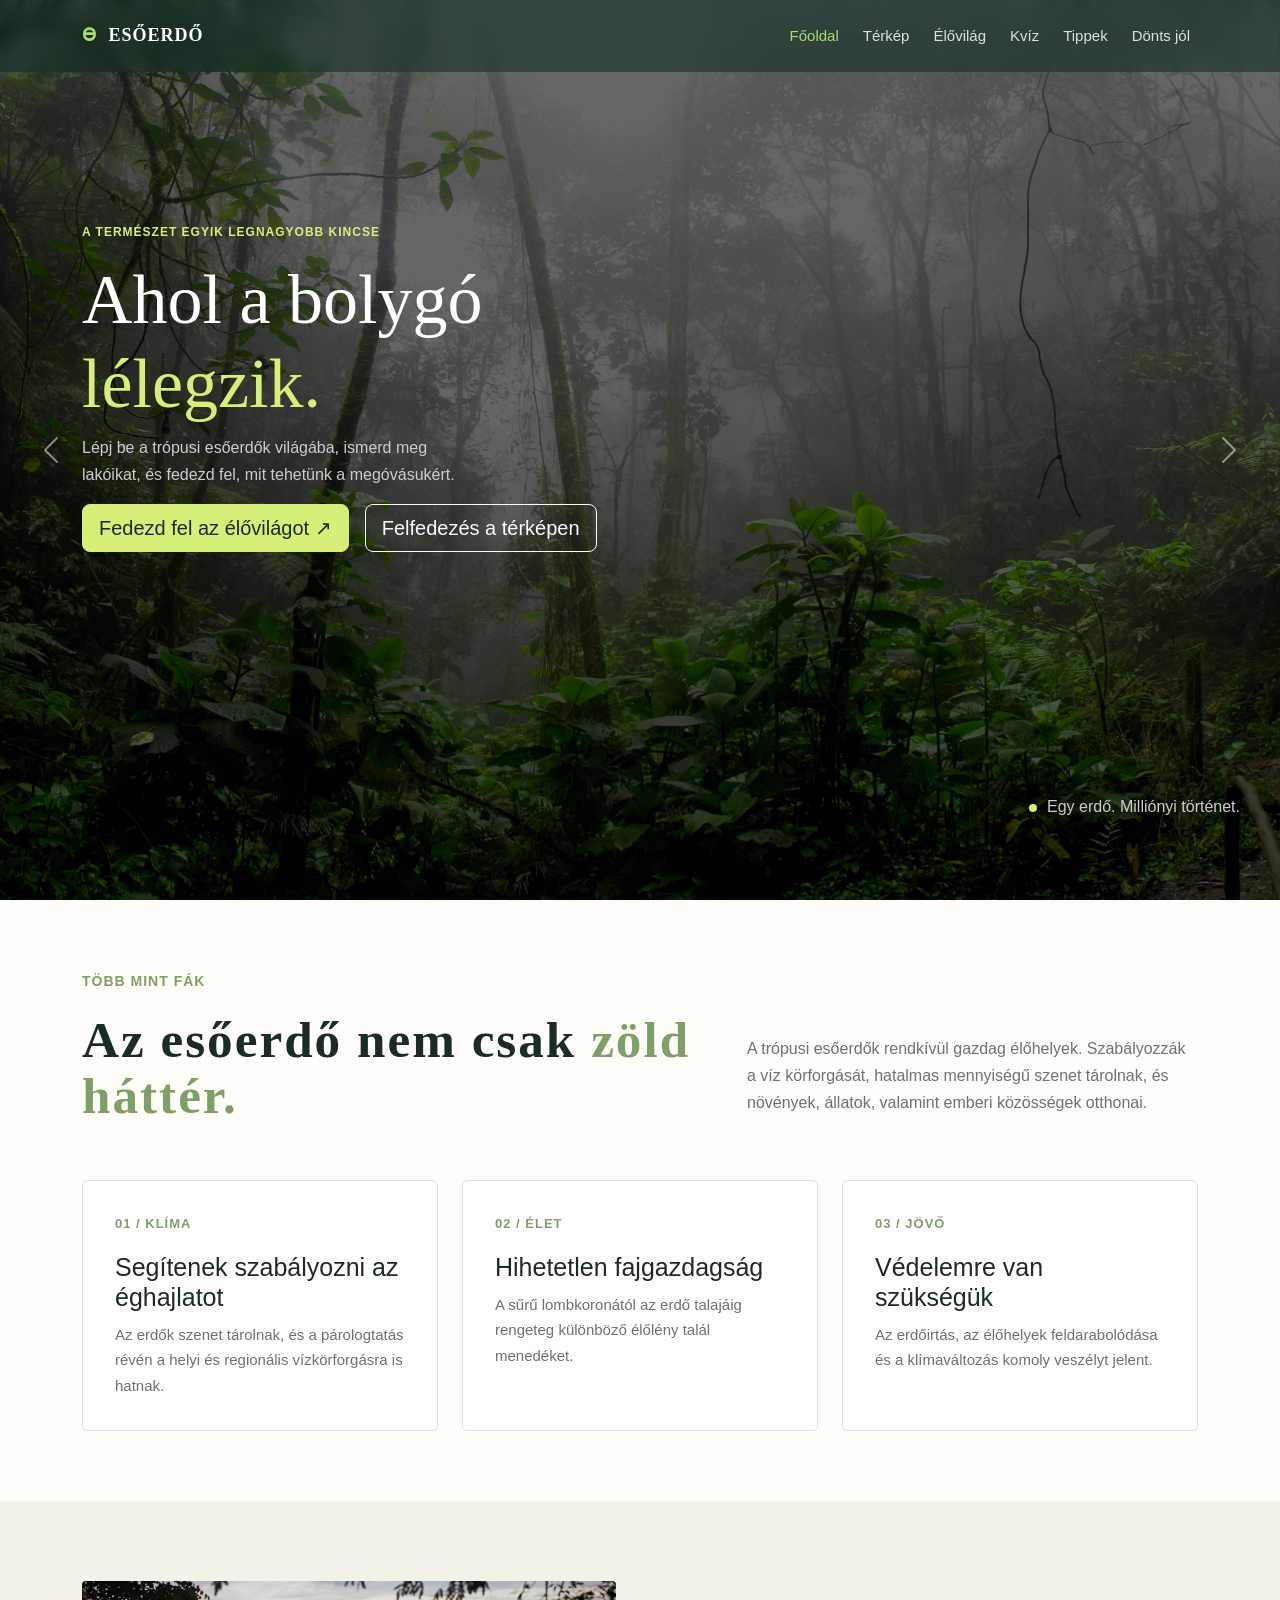
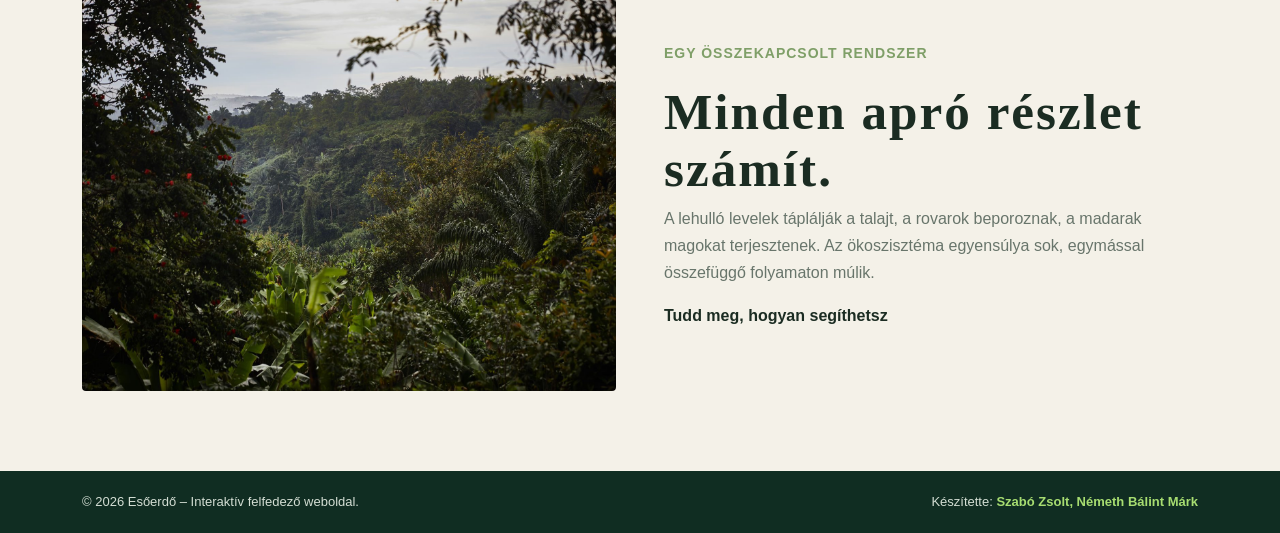
==== index.html @ 1dbe2a1d "tippek oldal" ====
<!doctype html>
<html lang="hu">

<head>
    <meta charset="utf-8">
    <meta name="viewport" content="width=device-width, initial-scale=1">

    <title>Esőerdők világa – Interaktív felfedező weboldal</title>

    <link href="https://cdn.jsdelivr.net/npm/bootstrap@5.3.3/dist/css/bootstrap.min.css" rel="stylesheet">
    <link rel="stylesheet" href="https://cdn.jsdelivr.net/npm/bootstrap-icons@1.13.2/font/bootstrap-icons.min.css">
    <link rel="stylesheet" href="css/style.css">
</head>

<body>

    <header>
        <div class="header-bg">
            <nav class="navbar navbar-expand-lg navbar-dark site-nav">
                <div class="container">

                    <a class="navbar-brand" href="index.html">
                        <span class="icon">ϴ</span> ESŐERDŐ
                    </a>

                    <button class="navbar-toggler" type="button" data-bs-toggle="collapse" data-bs-target="#mainNav"
                        aria-controls="mainNav" aria-expanded="false" aria-label="Navigáció megnyitása">

                        <span class="navbar-toggler-icon"></span>
                    </button>

                    <div class="collapse navbar-collapse" id="mainNav">
                        <ul class="navbar-nav ms-auto">

                            <li class="nav-item">
                                <a class="nav-link active" aria-current="page" href="index.html">Főoldal</a>
                            </li>

                            <li class="nav-item">
                                <a class="nav-link" href="./pages/terkep.html">Térkép</a>
                            </li>

                            <li class="nav-item">
                                <a class="nav-link" href="./pages/elovilag.html">Élővilág</a>
                            </li>

                            <li class="nav-item">
                                <a class="nav-link" href="./pages/quiz.html">Kvíz</a>
                            </li>

                            <li class="nav-item">
                                <a class="nav-link" href="./pages/tippek.html">Tippek</a>
                            </li>

                            <li class="nav-item">
                                <a class="nav-link" href="">Dönts jól</a>
                            </li>

                        </ul>
                    </div>

                </div>
            </nav>
        </div>
        <div id="heroCarousel" class="carousel slide" data-bs-ride="carousel">

            <div class="carousel-inner">

                <div class="carousel-item active">
                    <div class="hero-slide" style="background-image: url('images/headerBg.jpg')"></div>
                </div>

                <div class="carousel-item">
                    <div class="hero-slide" style="background-image: url('images/headerBg2.jpg')"></div>
                </div>

                <div class="carousel-item">
                    <div class="hero-slide" style="background-image: url('images/headerBg3.jpg')"></div>
                </div>

            </div>

            <button class="carousel-control-prev" type="button" data-bs-target="#heroCarousel" data-bs-slide="prev">

                <span class="carousel-control-prev-icon" aria-hidden="true"></span>
                <span class="visually-hidden">Előző</span>
            </button>

            <button class="carousel-control-next" type="button" data-bs-target="#heroCarousel" data-bs-slide="next">

                <span class="carousel-control-next-icon" aria-hidden="true"></span>
                <span class="visually-hidden">Következő</span>
            </button>

        </div>
        <div class="container hero-content">

            <p class="eyebrow">A természet egyik legnagyobb kincse</p>

            <h1>
                Ahol a bolygó<br>
                <span>lélegzik.</span>
            </h1>

            <p class="hero-lead">
                Lépj be a trópusi esőerdők világába, ismerd meg lakóikat,
                és fedezd fel, mit tehetünk a megóvásukért.
            </p>

            <div class="d-flex flex-wrap gap-3">

                <a class="btn btn-lime btn-lg" href="">
                    Fedezd fel az élővilágot ↗
                </a>

                <a class="btn btn-outline-light btn-lg" href="./pages/terkep.html">
                    Felfedezés a térképen
                </a>

            </div>

        </div>

        <div class="hero-note">
            <span class="pulse-dot"></span>
            Egy erdő. Milliónyi történet.
        </div>

    </header>

    <main>
        <section class="section-pad container">

            <div class="row align-items-end g-4 mb-5">

                <div class="col-lg-7">
                    <p class="title-text">Több mint fák</p>

                    <h2 class="section-title">
                        Az esőerdő nem csak <span>zöld háttér.</span>
                    </h2>
                </div>

                <div class="col-lg-5">
                    <p class="muted-copy">
                        A trópusi esőerdők rendkívül gazdag élőhelyek.
                        Szabályozzák a víz körforgását, hatalmas mennyiségű
                        szenet tárolnak, és növények, állatok, valamint
                        emberi közösségek otthonai.
                    </p>
                </div>

            </div>

            <div class="row g-4">

                <div class="col-md-4">
                    <article class="feature-card">

                        <p class="stat">01 / KLÍMA</p>

                        <h3>Segítenek szabályozni az éghajlatot</h3>

                        <p>
                            Az erdők szenet tárolnak, és a párologtatás
                            révén a helyi és regionális vízkörforgásra
                            is hatnak.
                        </p>

                    </article>
                </div>

                <div class="col-md-4">
                    <article class="feature-card">

                        <p class="stat">02 / ÉLET</p>

                        <h3>Hihetetlen fajgazdagság</h3>

                        <p>
                            A sűrű lombkoronától az erdő talajáig rengeteg
                            különböző élőlény talál menedéket.
                        </p>

                    </article>
                </div>

                <div class="col-md-4">
                    <article class="feature-card">

                        <p class="stat">03 / JÖVŐ</p>

                        <h3>Védelemre van szükségük</h3>

                        <p>
                            Az erdőirtás, az élőhelyek feldarabolódása
                            és a klímaváltozás komoly veszélyt jelent.
                        </p>

                    </article>
                </div>

            </div>

        </section>
        <section class="image-band">

            <div class="container">

                <div class="row align-items-center g-5">

                    <div class="col-lg-6">
                        <img class="rounded-image" src="images/mainImg.jpg" alt="A trópusi esőerdő sűrű növényzete"
                            loading="lazy">
                    </div>

                    <div class="col-lg-6">

                        <p class="title-text">Egy összekapcsolt rendszer</p>

                        <h2 class="section-title">
                            Minden apró részlet számít.
                        </h2>

                        <p class="muted-copy">
                            A lehulló levelek táplálják a talajt, a rovarok
                            beporoznak, a madarak magokat terjesztenek.
                            Az ökoszisztéma egyensúlya sok, egymással
                            összefüggő folyamaton múlik.
                        </p>

                        <a class="text-link" href="">
                            Tudd meg, hogyan segíthetsz
                        </a>

                    </div>

                </div>

            </div>

        </section>

    </main>
    <footer class="site-footer">

        <div class="container d-flex flex-column flex-md-row
            justify-content-between gap-2">

            <span>
                © 2026 Esőerdő – Interaktív felfedező weboldal.
            </span>

            <span>
                Készítette:
                <strong>Szabó Zsolt, Németh Bálint Márk</strong>
            </span>

        </div>

    </footer>

    <audio autoplay loop>
        <source src="sounds/rainforest.mp3" type="audio/mpeg">
    </audio>

    <script src="https://cdn.jsdelivr.net/npm/bootstrap@5.3.3/dist/js/bootstrap.bundle.min.js"></script>

</body>

</html>
---- css/style.css ----
html {
    scroll-behavior: smooth;
}

body {
    margin: 0;
    font-family: "DM Sans", sans-serif;
    background-color: #fffdf7;
    color: #1b2c22;
    line-height: 1.7;
}

.site-nav {
    position: sticky;
    top: 0;
    left: 0;
    width: 100%;
    background-color: rgba(16, 45, 34, 0.55);
    backdrop-filter: blur(8px);
    -webkit-backdrop-filter: blur(8px);
    padding: 15px 0;
    z-index: 10;
}

.navbar-brand {
    font-size: 18px;
    letter-spacing: 1px;
    font-weight: 700;
    font-family: "Playfair Display", serif;
}

.icon {
    color: #a7dd71;
    margin-right: 6px;
}

.nav-link {
    color: #d9e3d9 !important;
    margin-left: 8px;
    font-size: 15px;
}

.nav-link:hover,
.nav-link.active {
    color: #a7dd71 !important;
}

.site-footer {
    background-color: #102d22;
    color: #d4ded4;
    padding: 20px 0;
    font-size: 13px;
}

.site-footer strong {
    color: #a7dd71;
}

header {
    position: relative;
    height: 100vh;
    min-height: 600px;
    background-color: #102d22;
}



#heroCarousel {
    position: absolute;
    inset: 0;
    height: 100%;
}

#heroCarousel .carousel-inner,
#heroCarousel .carousel-item {
    height: 100%;
}

.hero-slide {
    height: 100%;
    background-repeat: no-repeat;
    background-size: cover;
    background-position: center center;
}

header::after {
    content: "";
    position: absolute;
    inset: 0;
    background-color: rgba(0, 0, 0, 0.6);
    z-index: 1;
    pointer-events: none;
}

.hero-content {
    position: relative;
    z-index: 2;
    padding-top: 150px;
}

.eyebrow {
    color: #d5f078;
    font-weight: 700;
    text-transform: uppercase;
    font-size: 12px;
    letter-spacing: 1px;
}

h1 {
    color: #fff;
    font-size: 70px;
}

h1, h2 {
    font-family: "Playfair Display", serif; 
}

h1 span {
    color: #d5f078;
}

.hero-lead {
    width: 35%;
    color: #ccc;
}

.hero-note {
    position: absolute;
    bottom: 80px;
    right: 40px;
    z-index: 2;
    color: #ccc;
}

.pulse-dot {
    display: inline-block;
    width: 8px;
    height: 8px;
    margin-right: 6px;
    border-radius: 50%;
    background-color: #d5f078;
}

.btn-lime {
    background-color: #d5f078;
    border-color: #d5f078;
    color: #1b2c22;
}

.btn-lime:hover {
    background-color: #39614a;
    color: #fff;
}

.btn-lime:active {
    background-color: #d5f078 !important;
    border-color: #d5f078 !important;
    color: #1b2c22 !important;
} 

.btn-outline-light:hover {
    color: #1b2c22;
}

.title-text {
    text-transform: uppercase;
    font-size: 14px;
    font-weight: 700;
    letter-spacing: 1px;
    color: #7f9f68;
    margin-bottom: 18px;
}

.section-pad {
    padding-top: 70px;
    padding-bottom: 70px;
}

.section-title {
    font-size: clamp(2.2rem, 4vw, 3.8rem);
    line-height: 1.1;
    letter-spacing: 2px;
}

.section-title span {
    color: #7f9f68;
}

.muted-copy {
    color: #68756b;
}

.feature-card {
    height: 100%;
    padding: 32px;
    border: 1px solid #dce2d6;
    background: #fff;
    border-radius: 5px;
    transition: transform 0.25s, box-shadow 0.25s;
}

.feature-card:hover {
    transform: translateY(-5px);
    box-shadow: 0 18px 40px #163b2614;
}

.stat {
    font-size: 13px;
    font-weight: 700;
    letter-spacing: 1px;
    color: #7f9f68;
}

.feature-card h3 {
    font-size: 25px;
    margin: 10px 0;
}

.feature-card p:last-child {
    color: #68756b;
    font-size: 15px;
    margin-bottom: 0;
}

.image-band {
    background: #f4f1e8;
    padding: 80px 0;
}

.rounded-image {
    width: 100%;
    height: 410px;
    object-fit: cover;
    border-radius: 4px;
}

.text-link {
    color: #1b2c22;
    font-weight: 700;
    text-decoration: none;
}

.text-link:hover {
    color: #7f9f68;
}

a {
    text-decoration: none;
    color: #1b2c22;
}

a:hover {
    color: #7f9f68;
}

#heroCarousel .carousel-control-prev,
#heroCarousel .carousel-control-next {
    z-index: 3;
    width: 8%;
}


.map,
.map-info  {
     border: 1px solid #dce2d6;
     border-radius: 5px;
     background-color: #fff;
     margin-bottom: 40px;

}

.map-info {
        padding: 32px;

}

.title-row {
    background-color: #F4F1E8;
    padding-top: 70px;
    padding-bottom: 5px;
    margin-bottom: 50px;
}

.side-header {
    height: auto;
    min-height: 0;
    background-color: transparent;
}

.side-header::after {
    display: none;
}

.side-header .site-nav {
    position: sticky;
    top: 0;
    background-color: #102d22;
}

.progress-text {
    font-size: 16px;
    color: #68756b;
}

.quiz-texts, .quiz-buttons {
    justify-content: space-between;
}

.quiz {
    border: 1px solid #ccc;
    padding: 40px;
    margin-bottom: 50px;
}

.progress-bar {
    background-color: #7f9f68;
}

.progress {
    height: 5px;
}

h2 {
    font-weight: 700;
}

.form-check {
    border-top: 1px solid #ccc;
    border-bottom: 1px solid #ccc;
}

.quiz-buttons button:first-of-type {
    border: 1px solid #ccc;
}

.quiz-buttons button:last-of-type {
    background-color: #d5f078;
}

.quiz-buttons button {
    padding: 15px;
    font-weight: 700;
}

 .species-card {
     height: 100%;
     background: #fff;
     border: 1px solid #dce2d6;
     border-radius: 5px;
     overflow: hidden;
     transition: transform .25s, box-shadow .25s
 }

 .species-card img {
     width: 100%;
     height: 240px;
     object-fit: cover
 }

 .species-body {
     padding: 20px
 }

 .species-tag {
     display: inline-block;
     text-transform: uppercase;
     letter-spacing: 1.2px;
     font-size: 12px;
     font-weight: 700;
     color: #557747;
     margin-bottom: 10px
 }

 .species-body h2 {
     font-size: 28px
 }

 .species-body p {
     color: #68756b ;
     font-size: 14px;
     margin-bottom: 0
 }

 .species-card img{
    object-fit: cover;
      background-attachment: fixed ;

 }

 .elovilag, .tippek{
    margin-bottom: 40px;
 }

  .tip-card {
     display: flex;
     gap: 20px;
     padding: 32px;
     height: 100%;
     background: #fff;
     border: 1px solid #dce2d6;
     border-radius: 5px
 }

 .tip-number {
     font-family: "Playfair Display", serif;
     font-size: 40px;
     color: #7f9f68;
     line-height: 1
 }

 .tip-card h2 {
     font-size: 25px
 }

 .tip-card p {
     color: #68756b;
     margin-bottom: 0
 }

 .note-panel {
     padding: 32px;
     background: #f4f1e8;
     border-left: 4px solid #7f9f68;
 }

 .note-panel h2 {
     font-size: 25px
 }

 .note-panel p {
     color: #68756b;
     margin-bottom: 0
 }
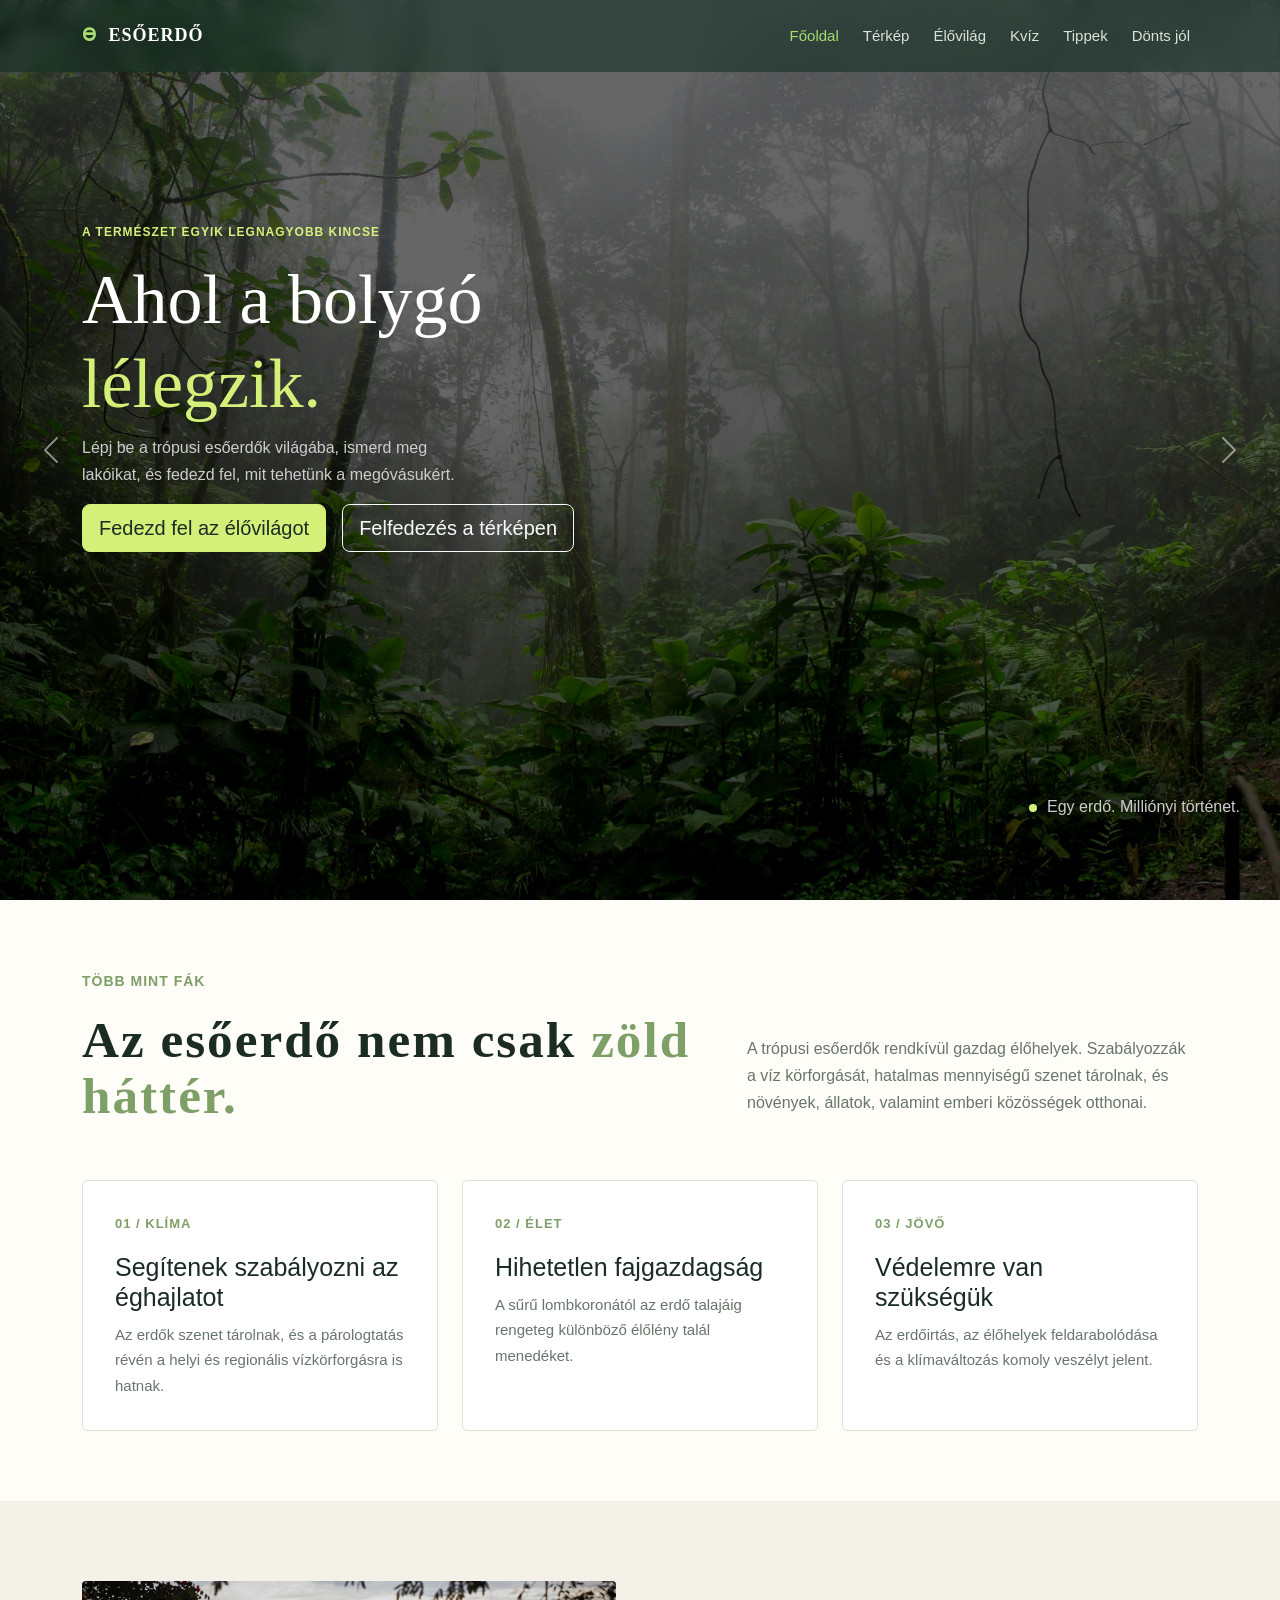
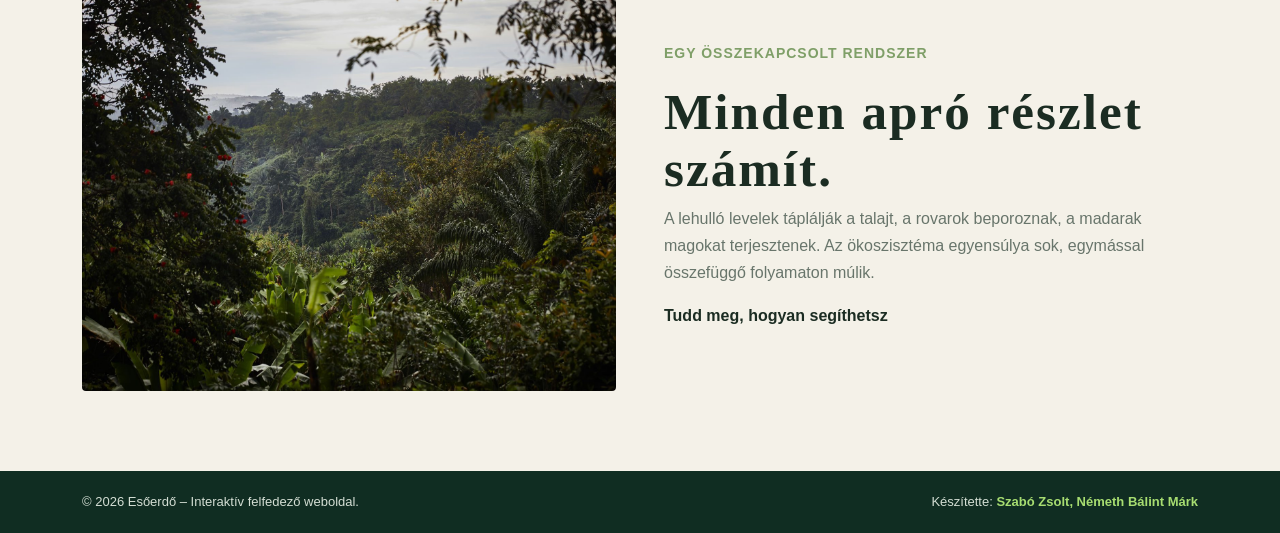
==== commit a984ed08: "hibák javítása" ====
--- a/index.html
+++ b/index.html
@@ -20,7 +20,7 @@
                 <div class="container">
 
                     <a class="navbar-brand" href="index.html">
-                        <span class="icon">ϴ</span> ESŐERDŐ
+                        <span class="icon">ϴ</span> Esőerdő
                     </a>
 
                     <button class="navbar-toggler" type="button" data-bs-toggle="collapse" data-bs-target="#mainNav"
@@ -109,8 +109,8 @@
 
             <div class="d-flex flex-wrap gap-3">
 
-                <a class="btn btn-lime btn-lg" href="">
-                    Fedezd fel az élővilágot ↗
+                <a class="btn btn-lime btn-lg" href="./pages/elovilag.html">
+                    Fedezd fel az élővilágot
                 </a>
 
                 <a class="btn btn-outline-light btn-lg" href="./pages/terkep.html">
--- a/css/style.css
+++ b/css/style.css
@@ -27,6 +27,7 @@
     letter-spacing: 1px;
     font-weight: 700;
     font-family: "Playfair Display", serif;
+    text-transform: uppercase;
 }
 
 .icon {
@@ -350,6 +351,13 @@
      overflow: hidden;
      transition: transform .25s, box-shadow .25s
  }
+
+ .species-card:hover {
+    transform: translateY(-5px);
+    box-shadow: 0 18px 40px #163b2614;
+}
+
+ 
 
  .species-card img {
      width: 100%;
@@ -398,8 +406,15 @@
      height: 100%;
      background: #fff;
      border: 1px solid #dce2d6;
-     border-radius: 5px
- }
+     border-radius: 5px;
+    transition: transform 0.25s, box-shadow 0.25s;
+ }
+
+
+.tip-card:hover {
+    transform: translateY(-5px);
+    box-shadow: 0 18px 40px #163b2614;
+}
 
  .tip-number {
      font-family: "Playfair Display", serif;
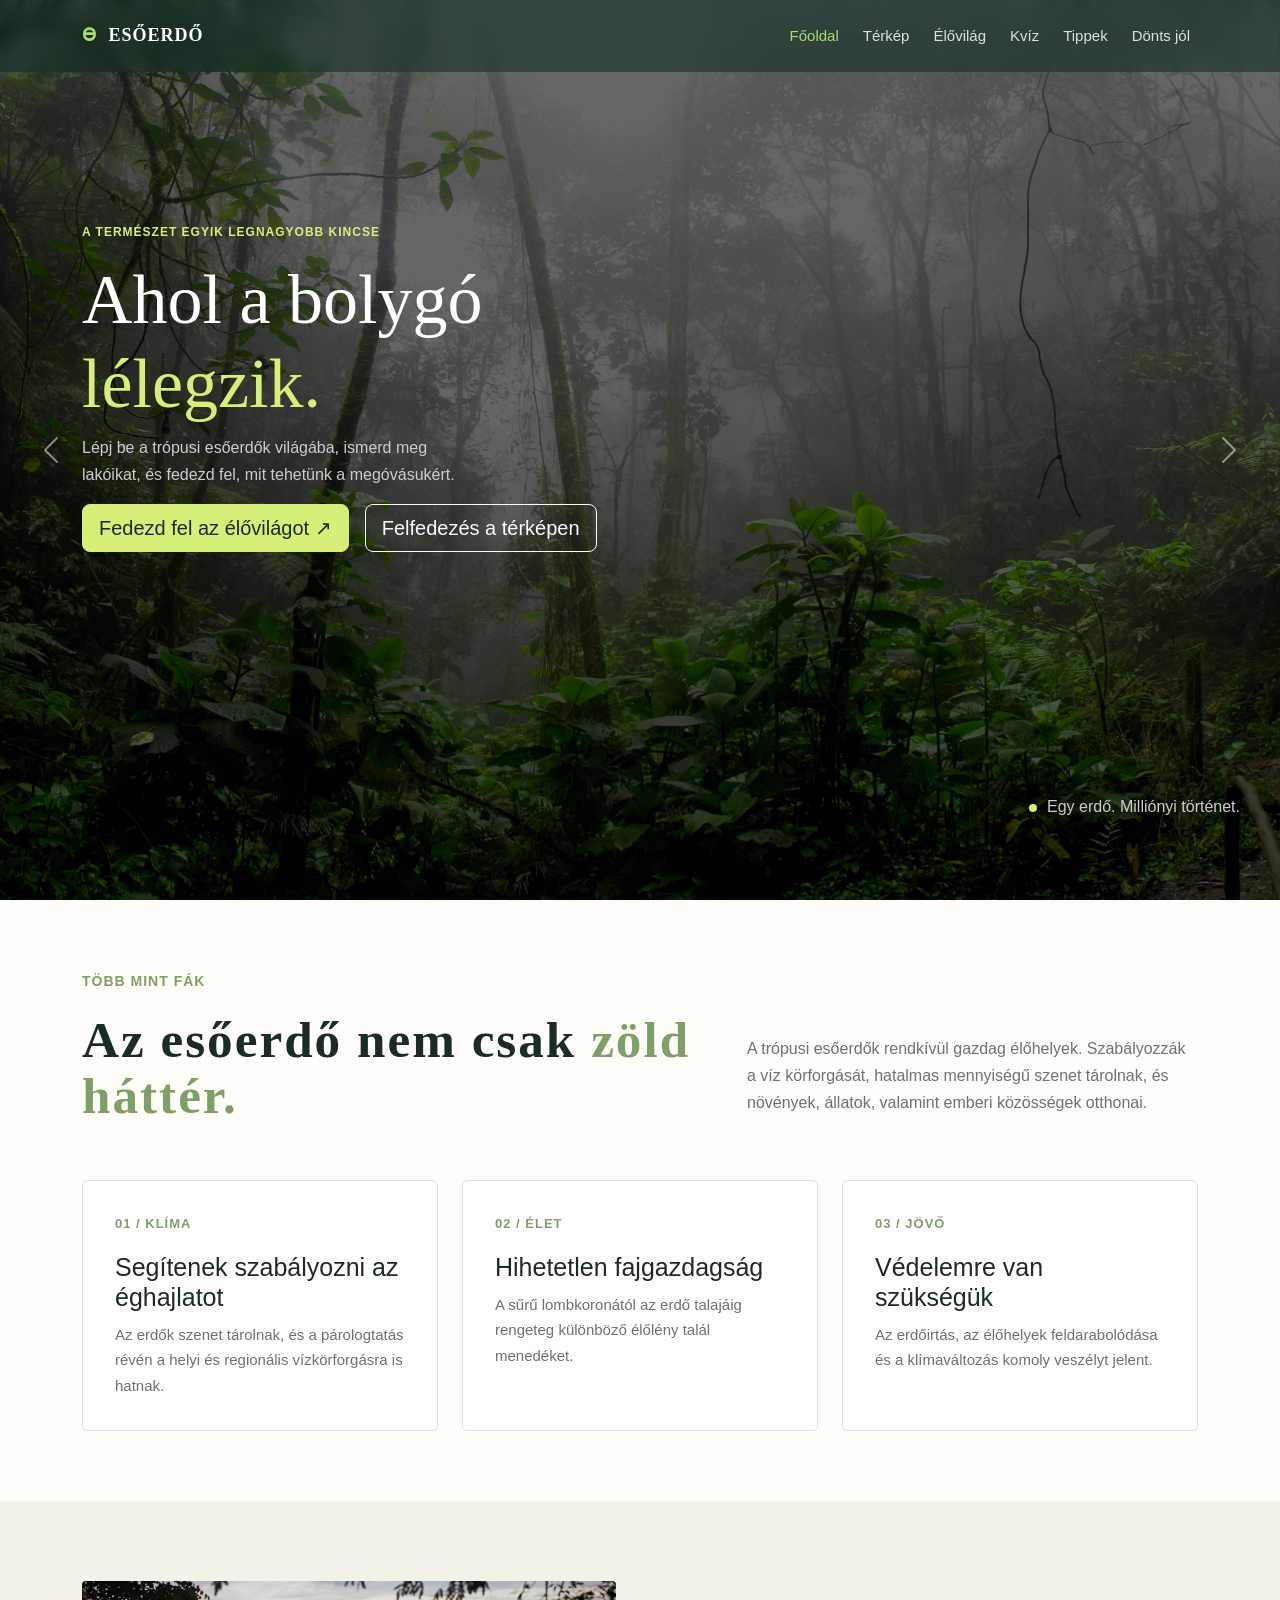
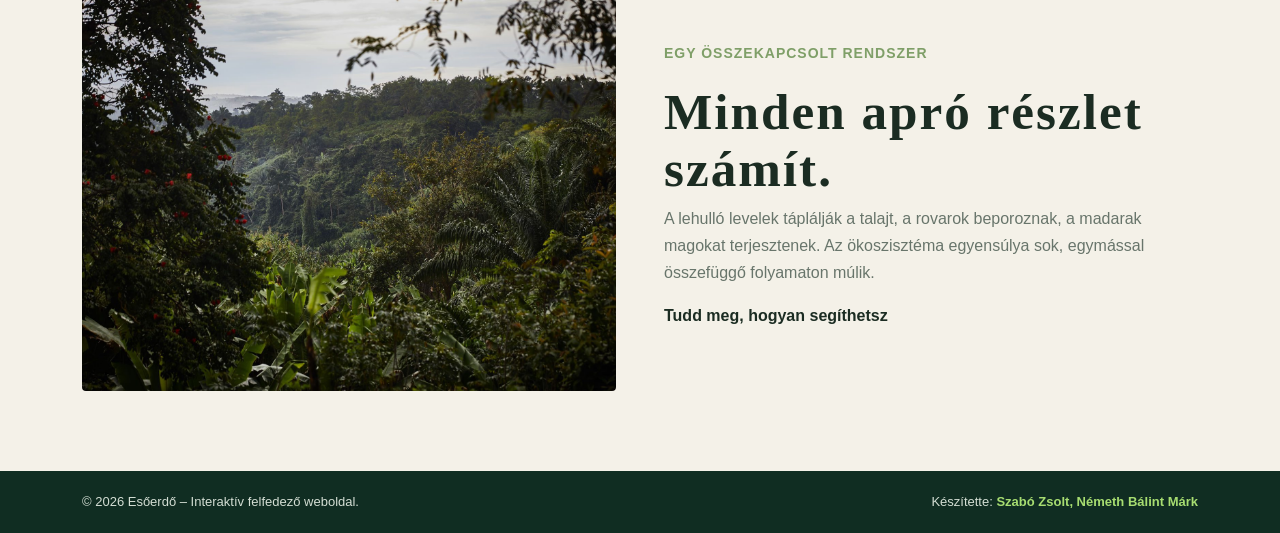
==== commit 35e12256: "donts alap" ====
--- a/index.html
+++ b/index.html
@@ -49,11 +49,11 @@
                             </li>
 
                             <li class="nav-item">
-                                <a class="nav-link" href="./pages/tippek.html">Tippek</a>
-                            </li>
-
-                            <li class="nav-item">
-                                <a class="nav-link" href="">Dönts jól</a>
+                                <a class="nav-link" href="">Tippek</a>
+                            </li>
+
+                            <li class="nav-item">
+                                <a class="nav-link" href="./pages/dontsjol.html">Dönts jól</a>
                             </li>
 
                         </ul>
@@ -109,8 +109,8 @@
 
             <div class="d-flex flex-wrap gap-3">
 
-                <a class="btn btn-lime btn-lg" href="./pages/elovilag.html">
-                    Fedezd fel az élővilágot
+                <a class="btn btn-lime btn-lg" href="">
+                    Fedezd fel az élővilágot ↗
                 </a>
 
                 <a class="btn btn-outline-light btn-lg" href="./pages/terkep.html">
--- a/css/style.css
+++ b/css/style.css
@@ -352,13 +352,6 @@
      transition: transform .25s, box-shadow .25s
  }
 
- .species-card:hover {
-    transform: translateY(-5px);
-    box-shadow: 0 18px 40px #163b2614;
-}
-
- 
-
  .species-card img {
      width: 100%;
      height: 240px;
@@ -395,55 +388,10 @@
 
  }
 
- .elovilag, .tippek{
+ .elovilag{
     margin-bottom: 40px;
  }
 
-  .tip-card {
-     display: flex;
-     gap: 20px;
-     padding: 32px;
-     height: 100%;
-     background: #fff;
-     border: 1px solid #dce2d6;
-     border-radius: 5px;
-    transition: transform 0.25s, box-shadow 0.25s;
- }
-
-
-.tip-card:hover {
-    transform: translateY(-5px);
-    box-shadow: 0 18px 40px #163b2614;
-}
-
- .tip-number {
-     font-family: "Playfair Display", serif;
-     font-size: 40px;
-     color: #7f9f68;
-     line-height: 1
- }
-
- .tip-card h2 {
-     font-size: 25px
- }
-
- .tip-card p {
-     color: #68756b;
-     margin-bottom: 0
- }
-
- .note-panel {
-     padding: 32px;
-     background: #f4f1e8;
-     border-left: 4px solid #7f9f68;
- }
-
- .note-panel h2 {
-     font-size: 25px
- }
-
- .note-panel p {
-     color: #68756b;
-     margin-bottom: 0
- }
-
+ .forest-precent {
+    justify-content: space-between;
+ }
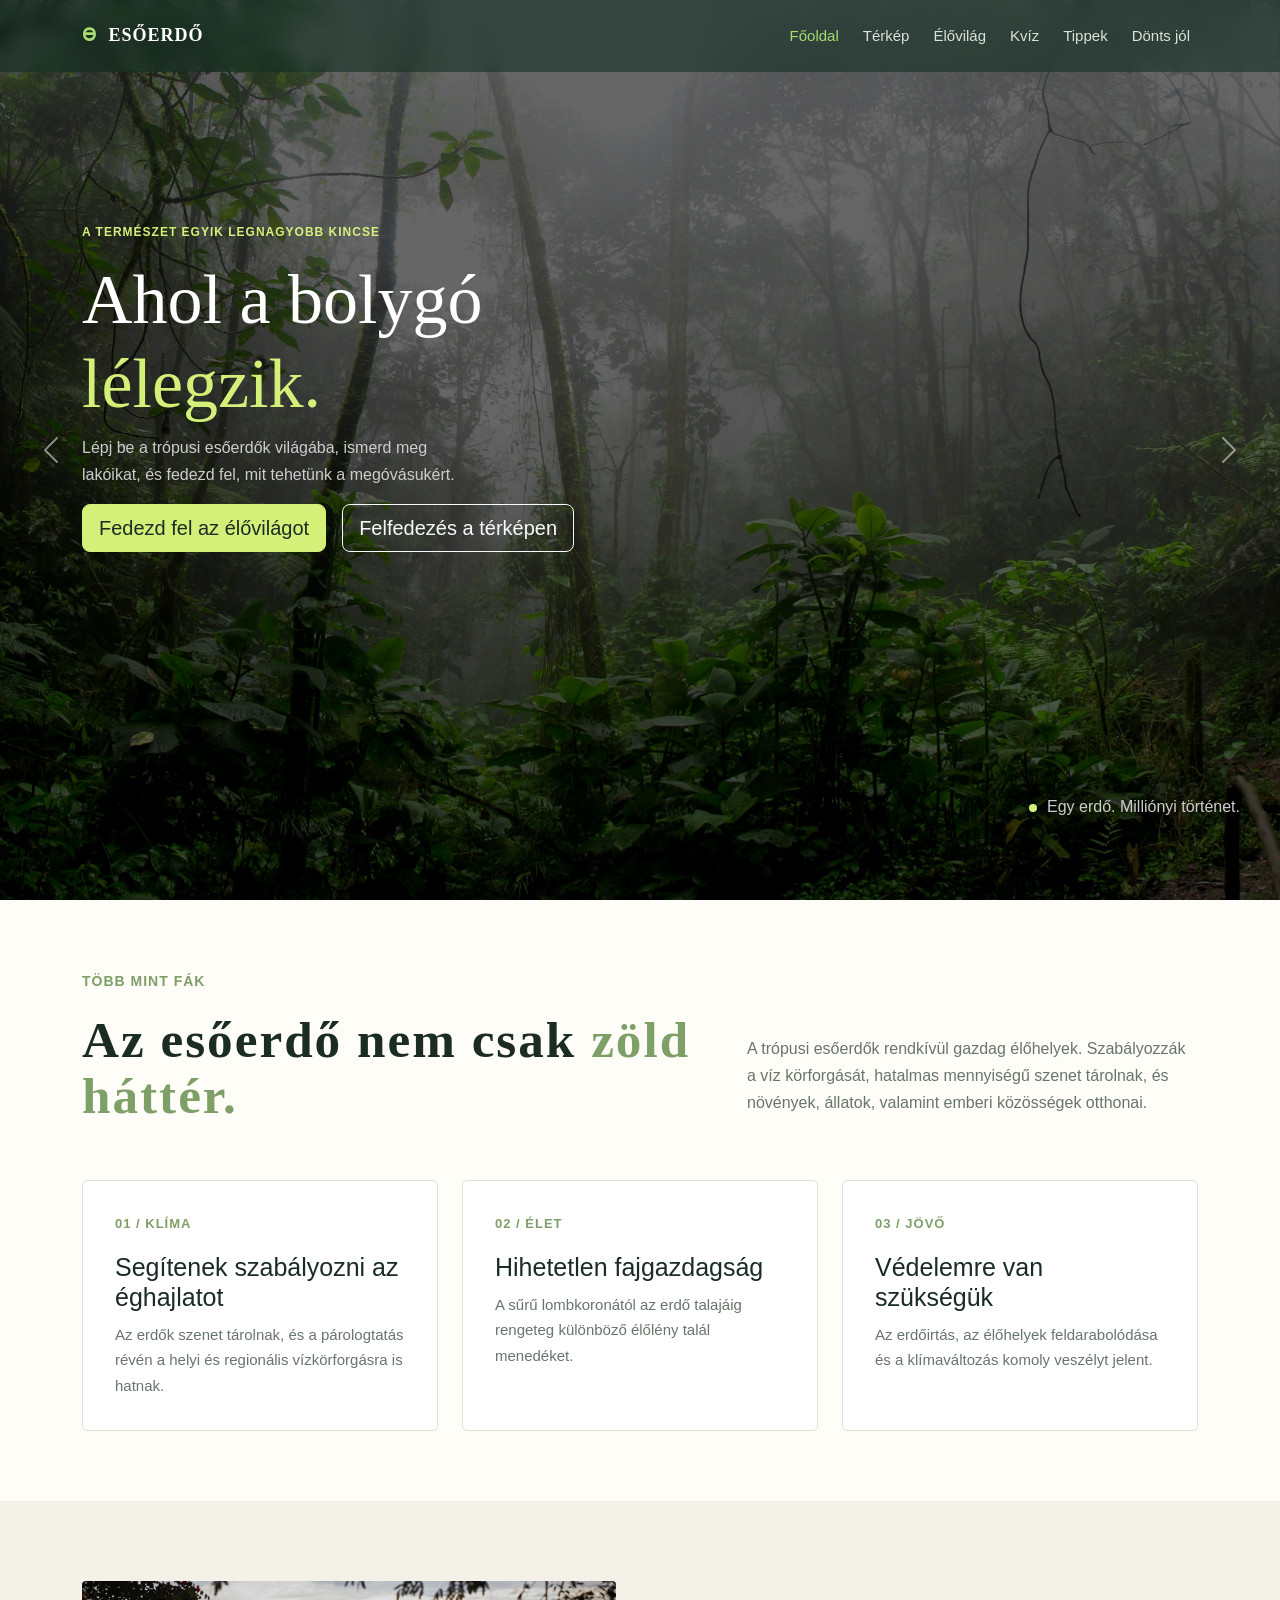
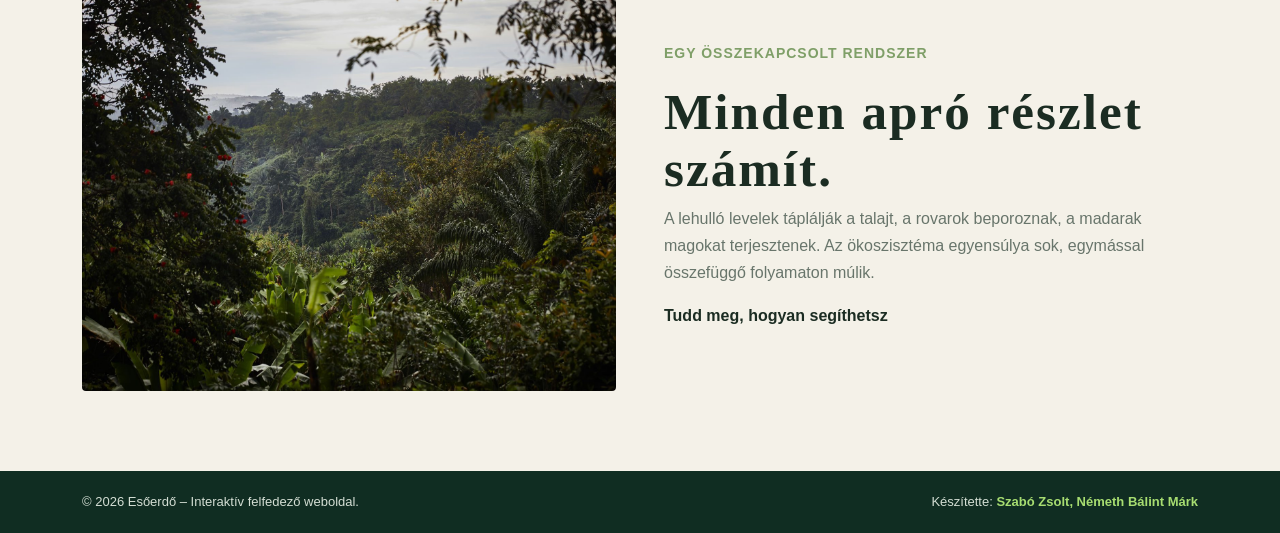
==== commit 9a8de9bd: "Merge branch 'main' of https://github.com/NemethBalintMark/EsoerdoProjekt" ====
--- a/index.html
+++ b/index.html
@@ -49,7 +49,7 @@
                             </li>
 
                             <li class="nav-item">
-                                <a class="nav-link" href="">Tippek</a>
+                                <a class="nav-link" href="./pages/tippek.html">Tippek</a>
                             </li>
 
                             <li class="nav-item">
@@ -109,8 +109,8 @@
 
             <div class="d-flex flex-wrap gap-3">
 
-                <a class="btn btn-lime btn-lg" href="">
-                    Fedezd fel az élővilágot ↗
+                <a class="btn btn-lime btn-lg" href="./pages/elovilag.html">
+                    Fedezd fel az élővilágot
                 </a>
 
                 <a class="btn btn-outline-light btn-lg" href="./pages/terkep.html">
--- a/css/style.css
+++ b/css/style.css
@@ -352,6 +352,13 @@
      transition: transform .25s, box-shadow .25s
  }
 
+ .species-card:hover {
+    transform: translateY(-5px);
+    box-shadow: 0 18px 40px #163b2614;
+}
+
+ 
+
  .species-card img {
      width: 100%;
      height: 240px;
@@ -388,10 +395,58 @@
 
  }
 
- .elovilag{
+ .elovilag, .tippek{
     margin-bottom: 40px;
  }
 
  .forest-precent {
     justify-content: space-between;
  }
+  .tip-card {
+     display: flex;
+     gap: 20px;
+     padding: 32px;
+     height: 100%;
+     background: #fff;
+     border: 1px solid #dce2d6;
+     border-radius: 5px;
+    transition: transform 0.25s, box-shadow 0.25s;
+ }
+
+
+.tip-card:hover {
+    transform: translateY(-5px);
+    box-shadow: 0 18px 40px #163b2614;
+}
+
+ .tip-number {
+     font-family: "Playfair Display", serif;
+     font-size: 40px;
+     color: #7f9f68;
+     line-height: 1
+ }
+
+ .tip-card h2 {
+     font-size: 25px
+ }
+
+ .tip-card p {
+     color: #68756b;
+     margin-bottom: 0
+ }
+
+ .note-panel {
+     padding: 32px;
+     background: #f4f1e8;
+     border-left: 4px solid #7f9f68;
+ }
+
+ .note-panel h2 {
+     font-size: 25px
+ }
+
+ .note-panel p {
+     color: #68756b;
+     margin-bottom: 0
+ }
+
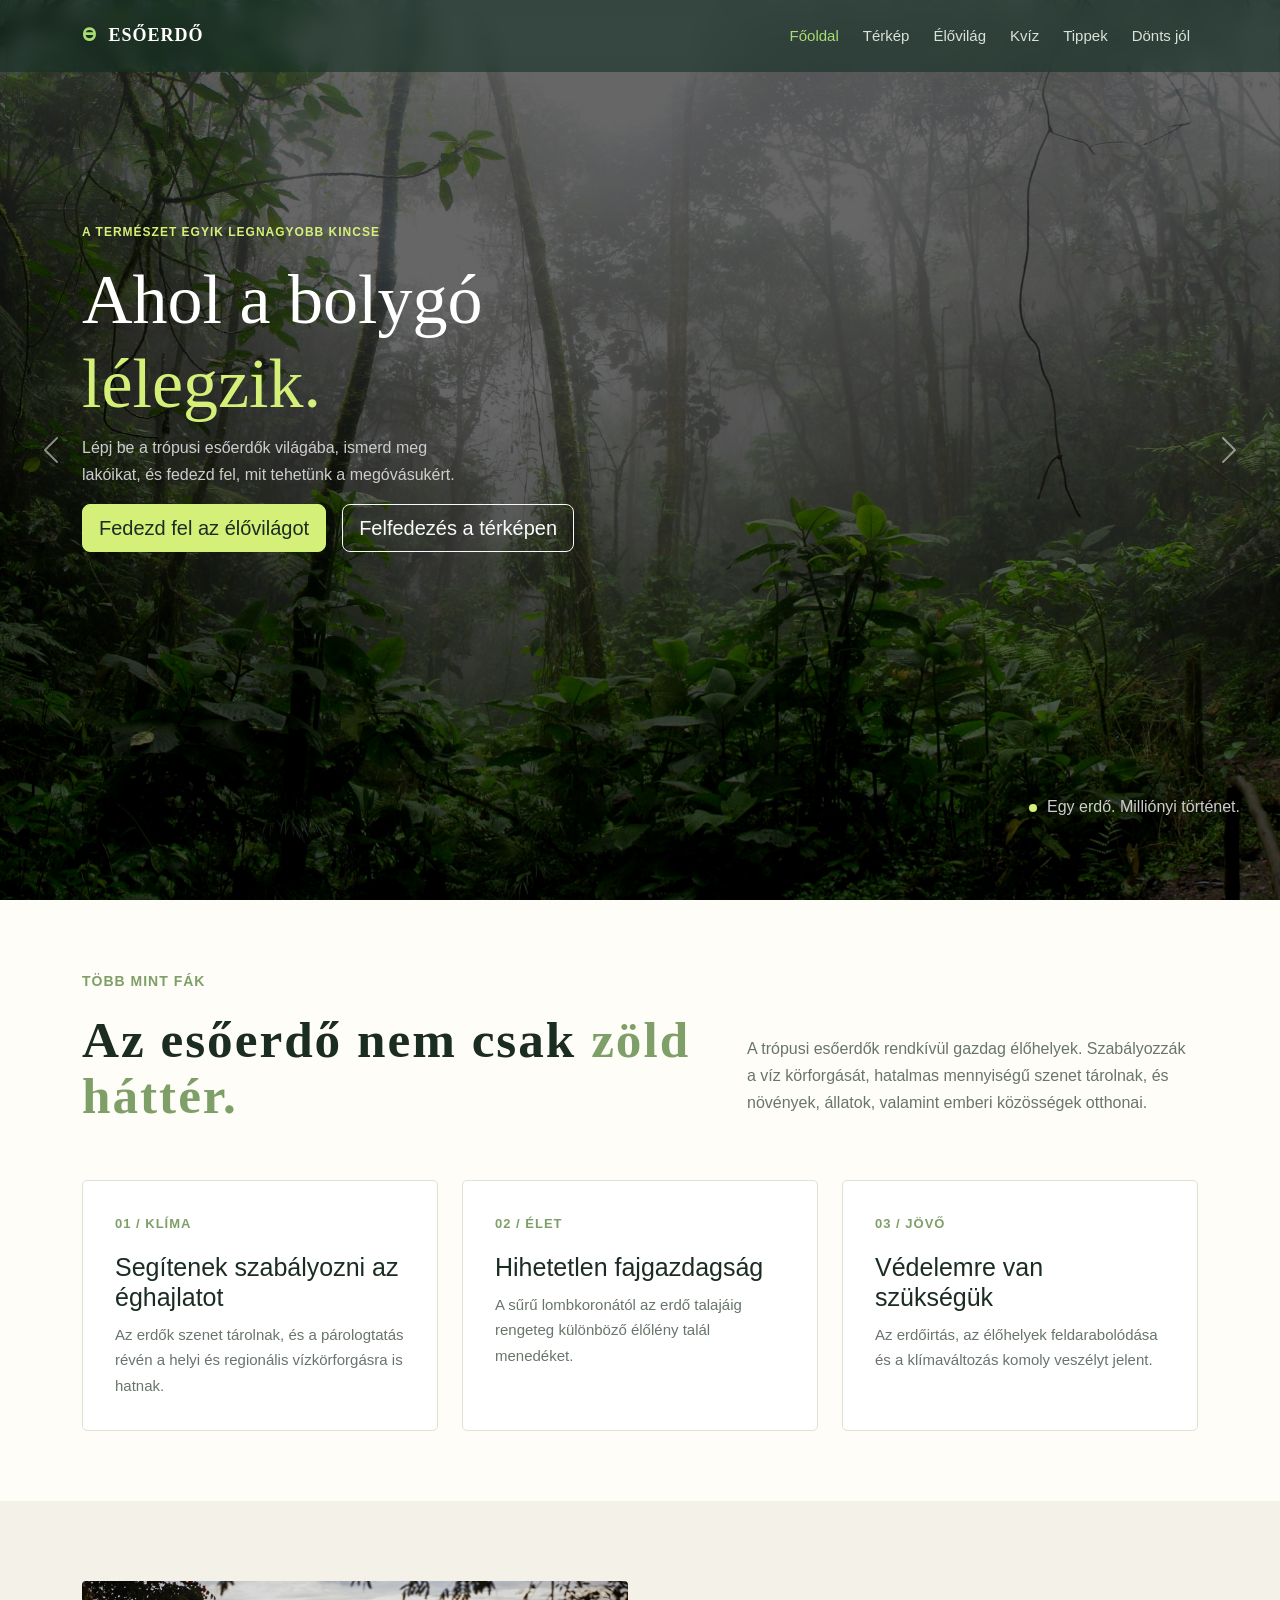
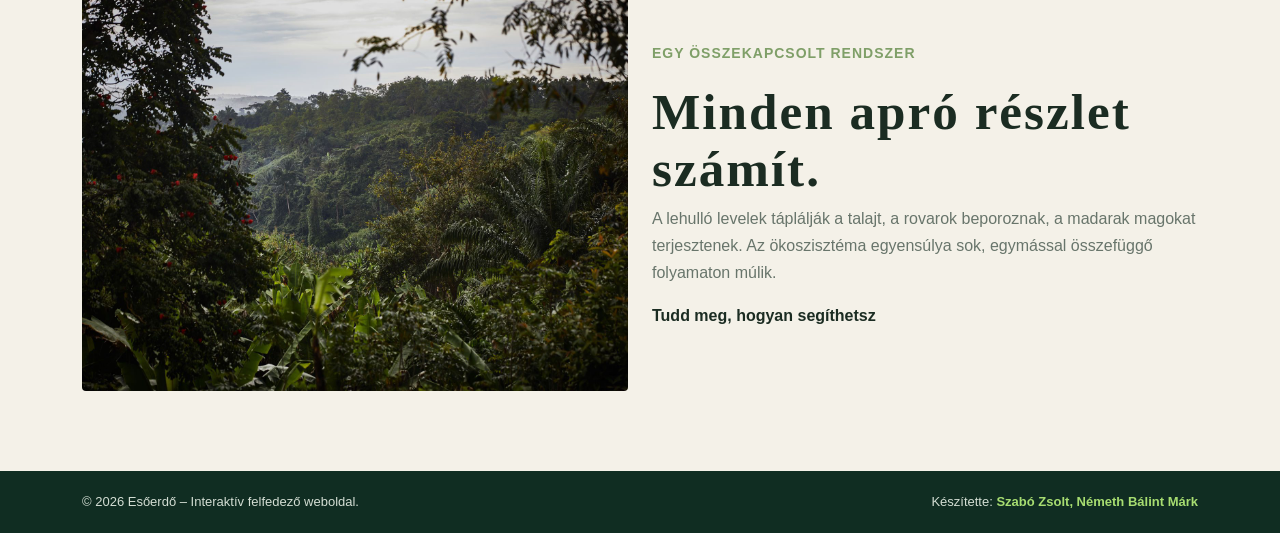
==== commit 434929b6: "mobile css alap" ====
--- a/index.html
+++ b/index.html
@@ -10,6 +10,7 @@
     <link href="https://cdn.jsdelivr.net/npm/bootstrap@5.3.3/dist/css/bootstrap.min.css" rel="stylesheet">
     <link rel="stylesheet" href="https://cdn.jsdelivr.net/npm/bootstrap-icons@1.13.2/font/bootstrap-icons.min.css">
     <link rel="stylesheet" href="css/style.css">
+    <link rel="stylesheet" href="css/mobile.css">
 </head>
 
 <body>
@@ -207,9 +208,9 @@
 
             <div class="container">
 
-                <div class="row align-items-center g-5">
-
-                    <div class="col-lg-6">
+                <div class="row align-items-center">
+
+                    <div class="col-lg-6 desktop-index-image">
                         <img class="rounded-image" src="images/mainImg.jpg" alt="A trópusi esőerdő sűrű növényzete"
                             loading="lazy">
                     </div>
@@ -229,10 +230,15 @@
                             összefüggő folyamaton múlik.
                         </p>
 
-                        <a class="text-link" href="">
+                        <a class="text-link" href="./pages/tippek.html">
                             Tudd meg, hogyan segíthetsz
                         </a>
 
+                    </div>
+
+                    <div class="col-lg-6 d-none mobile-index-image mt-3">
+                        <img class="rounded-image" src="images/mainImg.jpg" alt="A trópusi esőerdő sűrű növényzete"
+                            loading="lazy">
                     </div>
 
                 </div>
--- a/css/style.css
+++ b/css/style.css
@@ -399,7 +399,7 @@
     margin-bottom: 40px;
  }
 
- .forest-precent {
+ .forest-precent, .choose-label {
     justify-content: space-between;
  }
   .tip-card {
@@ -450,3 +450,6 @@
      margin-bottom: 0
  }
 
+.choose {
+    cursor: pointer;
+}
--- a/css/mobile.css
+++ b/css/mobile.css
@@ -0,0 +1,23 @@
+@media only screen and (max-width:800px) {
+    .slide button, .hero-lead, .hero-note {
+        display: none;
+    }
+
+    h1 {
+        margin-bottom: 30px;
+        font-size: 60px;
+    }
+
+    .desktop-index-image {
+        display: none;
+    }
+
+    .mobile-index-image {
+        display: inline-block !important;
+    }
+
+    .answer-options label {
+        display: inline;
+        line-break: normal;
+    }
+}
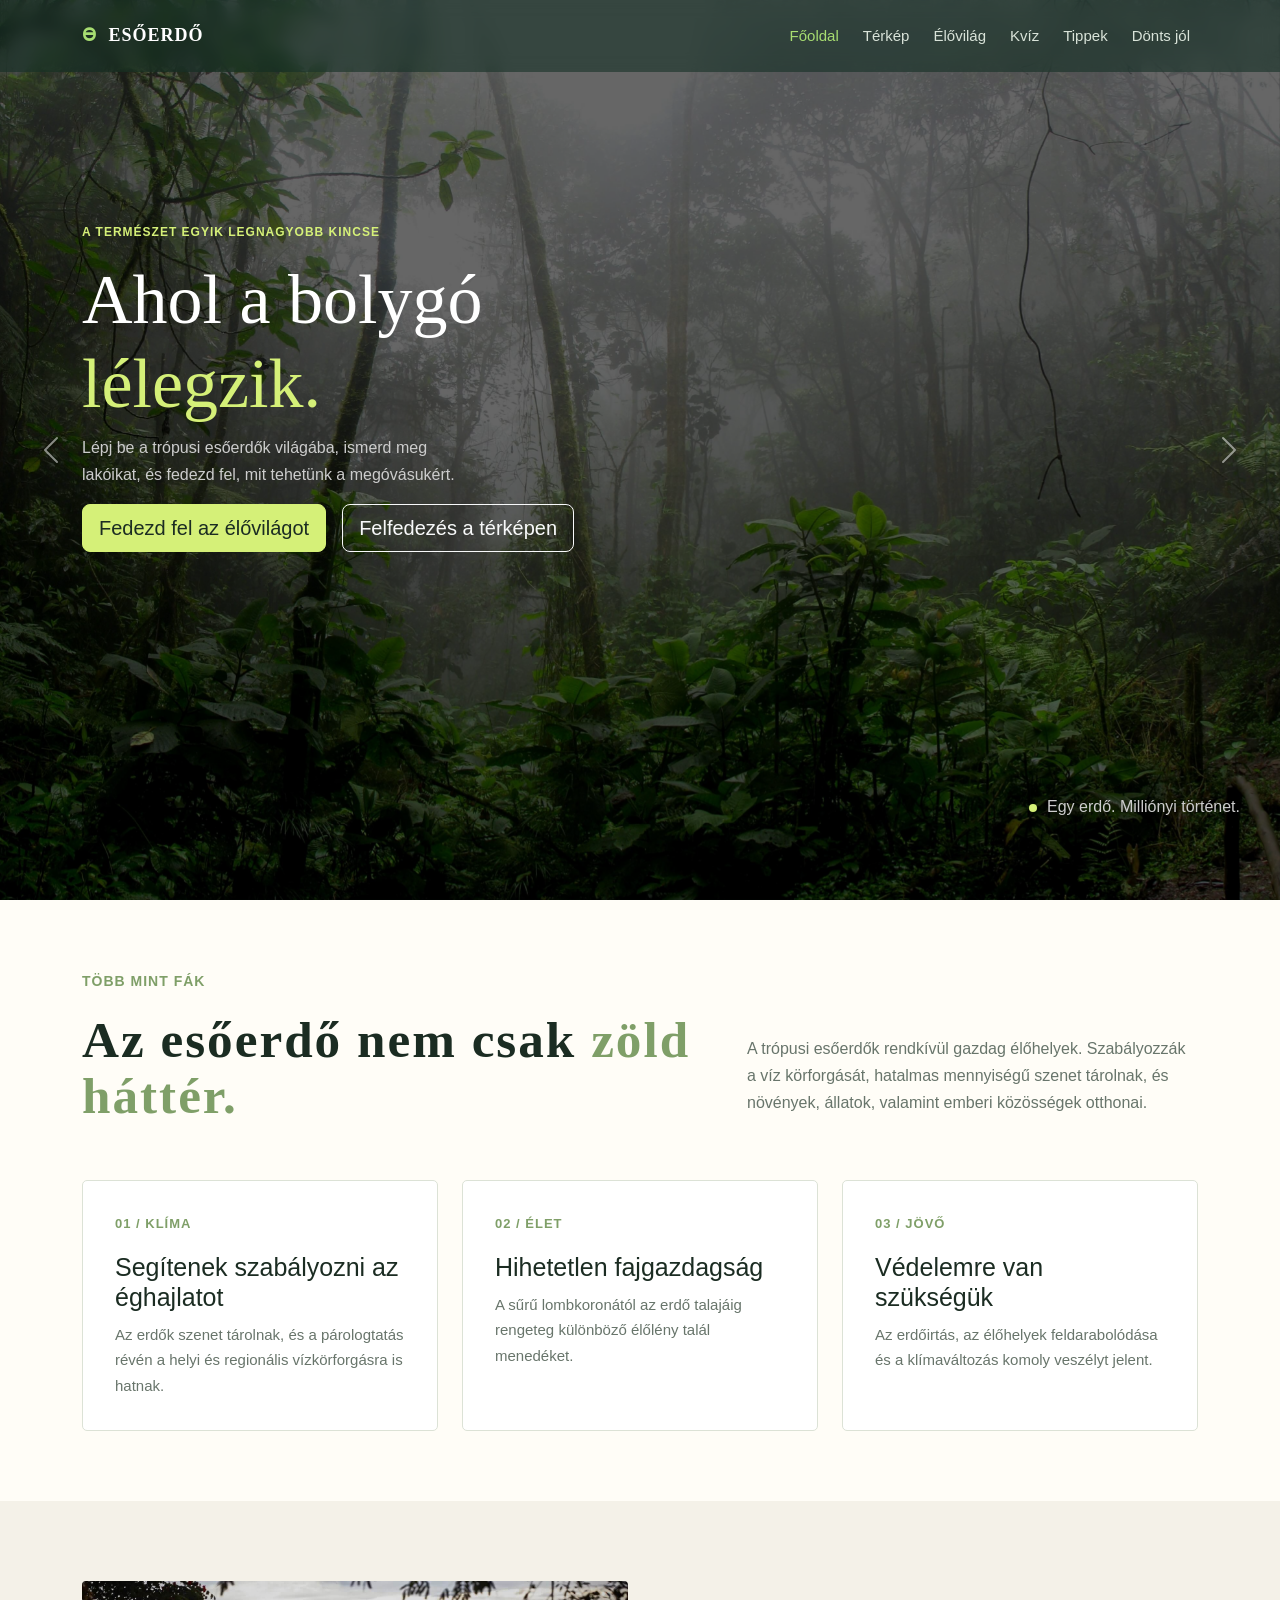
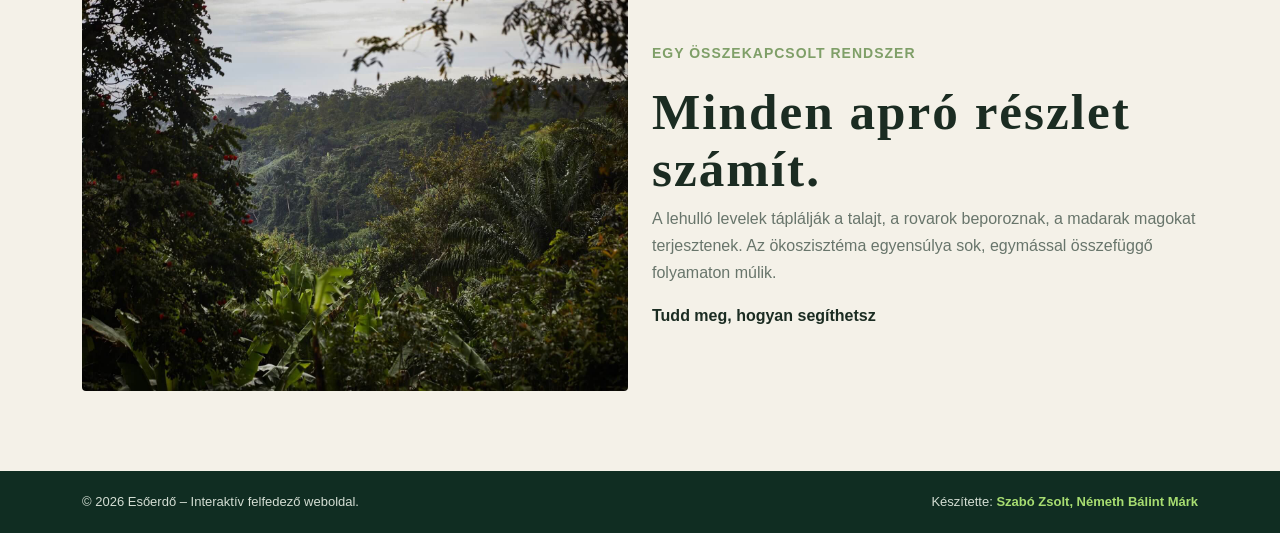
==== commit b522b8c5: "favicon" ====
--- a/index.html
+++ b/index.html
@@ -11,6 +11,7 @@
     <link rel="stylesheet" href="https://cdn.jsdelivr.net/npm/bootstrap-icons@1.13.2/font/bootstrap-icons.min.css">
     <link rel="stylesheet" href="css/style.css">
     <link rel="stylesheet" href="css/mobile.css">
+    <link rel="icon" type="image/x-icon" href="/images/favicon.ico">
 </head>
 
 <body>
--- a/css/style.css
+++ b/css/style.css
@@ -112,8 +112,9 @@
     font-size: 70px;
 }
 
-h1, h2 {
-    font-family: "Playfair Display", serif; 
+h1,
+h2 {
+    font-family: "Playfair Display", serif;
 }
 
 h1 span {
@@ -157,7 +158,7 @@
     background-color: #d5f078 !important;
     border-color: #d5f078 !important;
     color: #1b2c22 !important;
-} 
+}
 
 .btn-outline-light:hover {
     color: #1b2c22;
@@ -262,16 +263,16 @@
 
 
 .map,
-.map-info  {
-     border: 1px solid #dce2d6;
-     border-radius: 5px;
-     background-color: #fff;
-     margin-bottom: 40px;
-
-}
-
 .map-info {
-        padding: 32px;
+    border: 1px solid #dce2d6;
+    border-radius: 5px;
+    background-color: #fff;
+    margin-bottom: 40px;
+
+}
+
+.map-info {
+    padding: 32px;
 
 }
 
@@ -303,7 +304,8 @@
     color: #68756b;
 }
 
-.quiz-texts, .quiz-buttons {
+.quiz-texts,
+.quiz-buttons {
     justify-content: space-between;
 }
 
@@ -343,75 +345,78 @@
     font-weight: 700;
 }
 
- .species-card {
-     height: 100%;
-     background: #fff;
-     border: 1px solid #dce2d6;
-     border-radius: 5px;
-     overflow: hidden;
-     transition: transform .25s, box-shadow .25s
- }
-
- .species-card:hover {
+.species-card {
+    height: 100%;
+    background: #fff;
+    border: 1px solid #dce2d6;
+    border-radius: 5px;
+    overflow: hidden;
+    transition: transform .25s, box-shadow .25s
+}
+
+.species-card:hover {
     transform: translateY(-5px);
     box-shadow: 0 18px 40px #163b2614;
 }
 
- 
-
- .species-card img {
-     width: 100%;
-     height: 240px;
-     object-fit: cover
- }
-
- .species-body {
-     padding: 20px
- }
-
- .species-tag {
-     display: inline-block;
-     text-transform: uppercase;
-     letter-spacing: 1.2px;
-     font-size: 12px;
-     font-weight: 700;
-     color: #557747;
-     margin-bottom: 10px
- }
-
- .species-body h2 {
-     font-size: 28px
- }
-
- .species-body p {
-     color: #68756b ;
-     font-size: 14px;
-     margin-bottom: 0
- }
-
- .species-card img{
+
+
+.species-card img {
+    width: 100%;
+    height: 240px;
+    object-fit: cover
+}
+
+.species-body {
+    padding: 20px
+}
+
+.species-tag {
+    display: inline-block;
+    text-transform: uppercase;
+    letter-spacing: 1.2px;
+    font-size: 12px;
+    font-weight: 700;
+    color: #557747;
+    margin-bottom: 10px
+}
+
+.species-body h2 {
+    font-size: 28px
+}
+
+.species-body p {
+    color: #68756b;
+    font-size: 14px;
+    margin-bottom: 0
+}
+
+.species-card img {
     object-fit: cover;
-      background-attachment: fixed ;
-
- }
-
- .elovilag, .tippek{
+    background-attachment: fixed;
+
+}
+
+.elovilag,
+.tippek {
     margin-bottom: 40px;
- }
-
- .forest-precent, .choose-label {
+}
+
+.forest-precent,
+.choose-label {
     justify-content: space-between;
- }
-  .tip-card {
-     display: flex;
-     gap: 20px;
-     padding: 32px;
-     height: 100%;
-     background: #fff;
-     border: 1px solid #dce2d6;
-     border-radius: 5px;
+}
+
+.tip-card {
+    display: flex;
+    gap: 20px;
+    padding: 32px;
+    height: 100%;
+    background: #fff;
+    border: 1px solid #dce2d6;
+    border-radius: 5px;
     transition: transform 0.25s, box-shadow 0.25s;
- }
+}
 
 
 .tip-card:hover {
@@ -419,37 +424,47 @@
     box-shadow: 0 18px 40px #163b2614;
 }
 
- .tip-number {
-     font-family: "Playfair Display", serif;
-     font-size: 40px;
-     color: #7f9f68;
-     line-height: 1
- }
-
- .tip-card h2 {
-     font-size: 25px
- }
-
- .tip-card p {
-     color: #68756b;
-     margin-bottom: 0
- }
-
- .note-panel {
-     padding: 32px;
-     background: #f4f1e8;
-     border-left: 4px solid #7f9f68;
- }
-
- .note-panel h2 {
-     font-size: 25px
- }
-
- .note-panel p {
-     color: #68756b;
-     margin-bottom: 0
- }
+.tip-number {
+    font-family: "Playfair Display", serif;
+    font-size: 40px;
+    color: #7f9f68;
+    line-height: 1
+}
+
+.tip-card h2 {
+    font-size: 25px
+}
+
+.tip-card p {
+    color: #68756b;
+    margin-bottom: 0
+}
+
+.note-panel {
+    padding: 32px;
+    background: #f4f1e8;
+    border-left: 4px solid #7f9f68;
+}
+
+.note-panel h2 {
+    font-size: 25px
+}
+
+.note-panel p {
+    color: #68756b;
+    margin-bottom: 0
+}
 
 .choose {
     cursor: pointer;
+}
+
+.accordion-button {
+    background-color: #fff !important;
+}
+
+.accordion-item .title-text {
+    font-family: "DM Sans", sans-serif;
+    font-size: 20px;
+    margin-top: 20px;
 }
--- a/css/mobile.css
+++ b/css/mobile.css
@@ -20,4 +20,8 @@
         display: inline;
         line-break: normal;
     }
+
+    .accordion-item .title-text {
+        font-size: 18px;
+    }
 }
